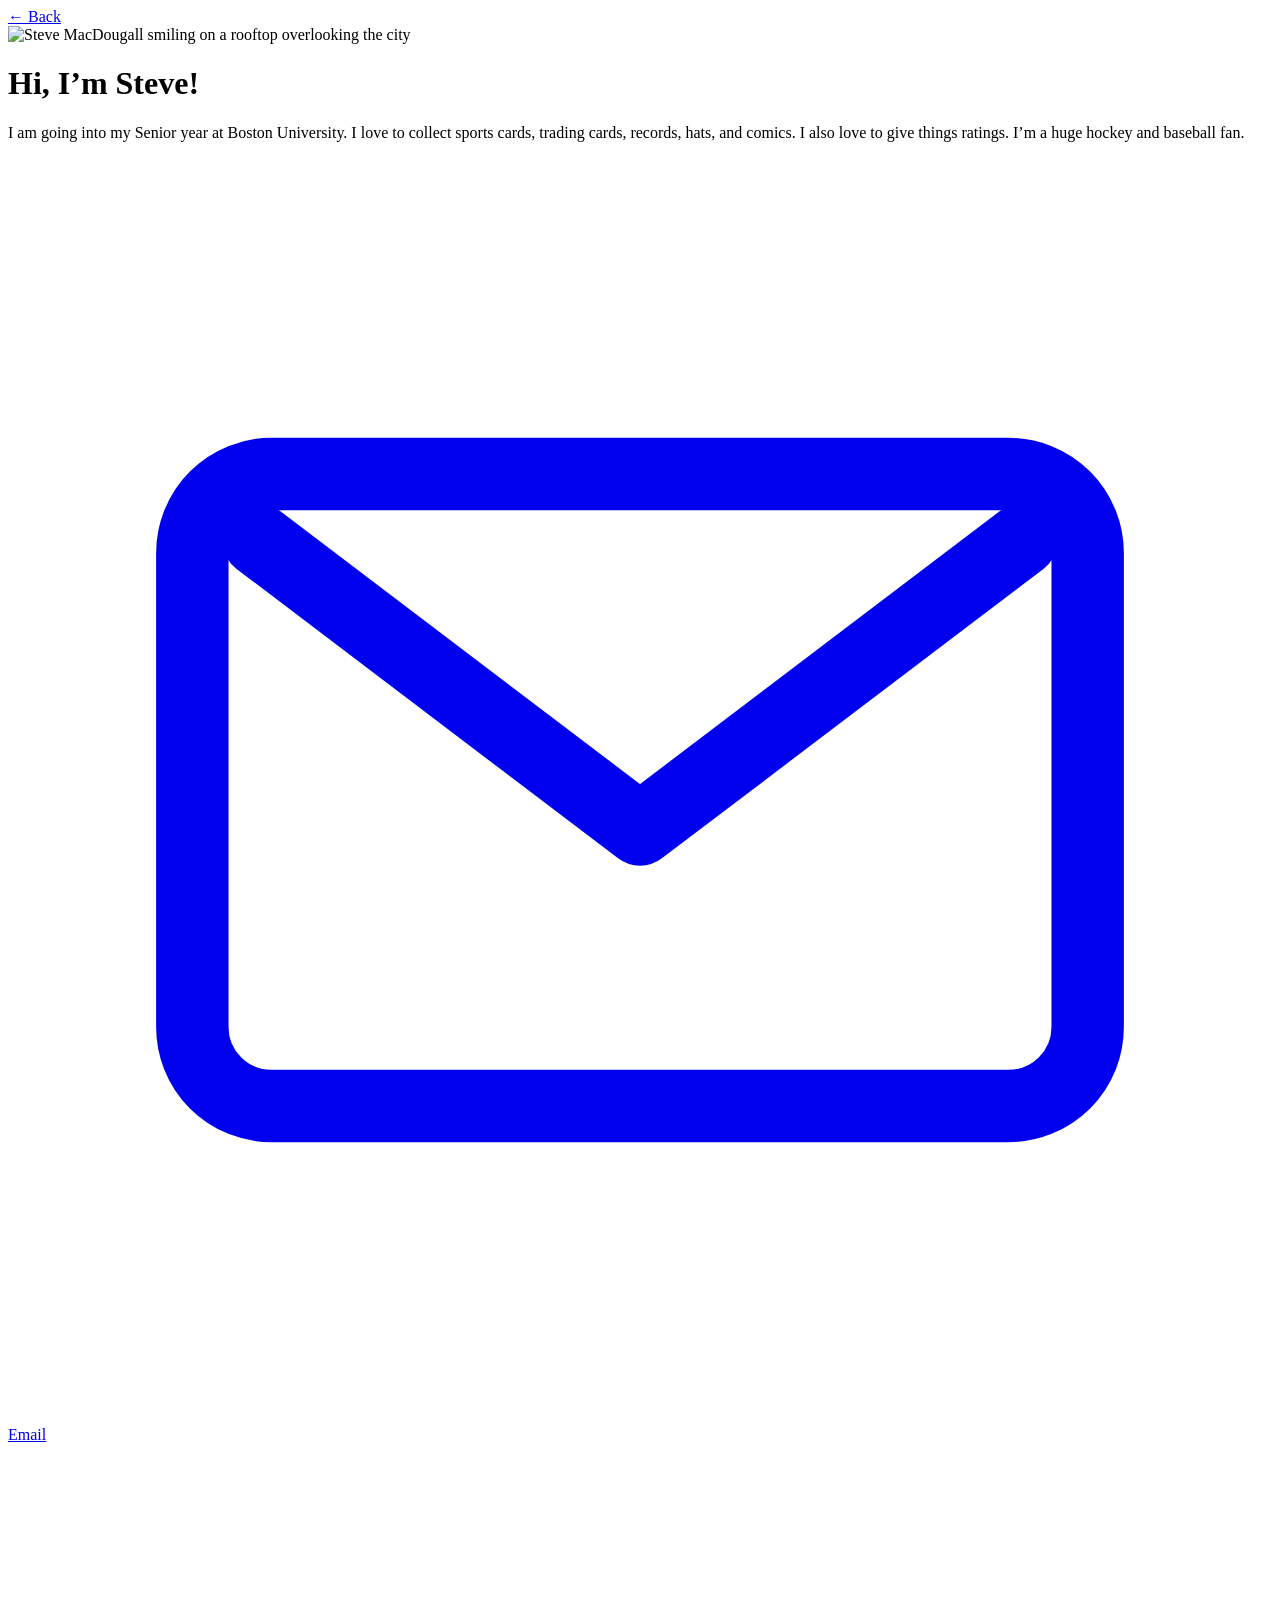
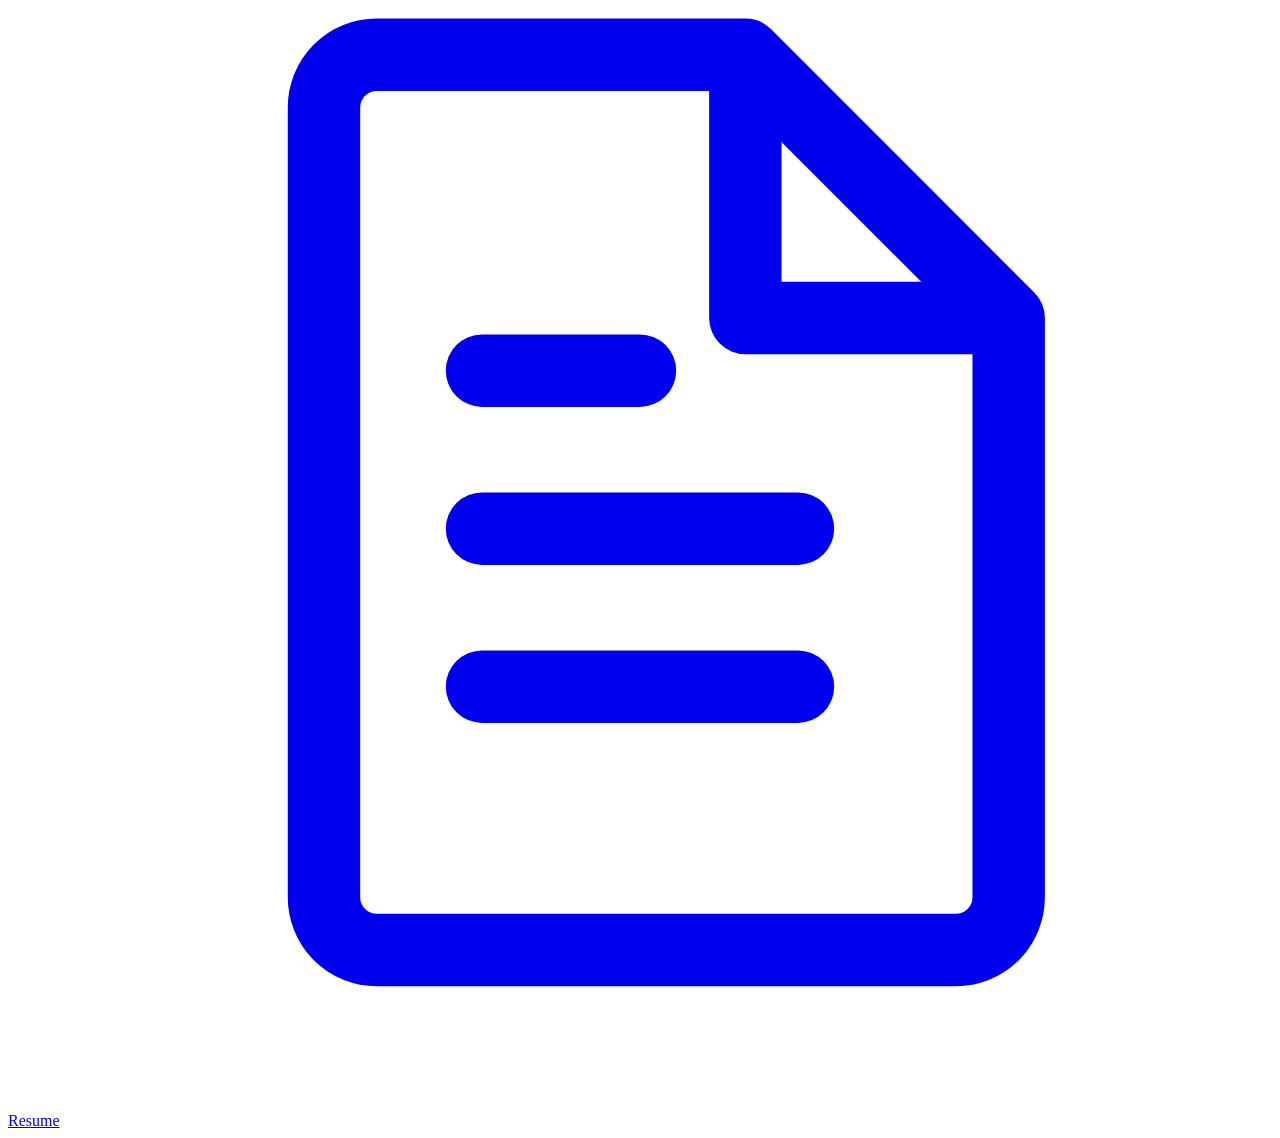
==== about.html @ d3e64111 "Website Design" ====
<!DOCTYPE html>
<html lang="en">
  <head>
    <meta charset="UTF-8" />
    <meta
      name="viewport"
      content="width=device-width, initial-scale=1, viewport-fit=cover"
    />
    <meta name="theme-color" content="#e8e6e7" />
    <meta name="apple-mobile-web-app-capable" content="yes" />
    <meta name="apple-mobile-web-app-status-bar-style" content="default" />
    <meta
      name="description"
      content="About Steve MacDougall — BU data science, sports, and how to reach me."
    />
    <title>About — Steve MacDougall</title>
    <link rel="preconnect" href="https://fonts.googleapis.com" />
    <link rel="preconnect" href="https://fonts.gstatic.com" crossorigin />
    <link
      href="https://fonts.googleapis.com/css2?family=Fraunces:opsz,wght@9..144,500;9..144,600&family=Outfit:wght@400;500;600&display=swap"
      rel="stylesheet"
    />
    <link rel="stylesheet" href="./newer_files/about.css" />
  </head>
  <body>
    <div class="atmosphere" aria-hidden="true"></div>

    <a class="back" href="newer.html">← Back</a>

    <main class="about">
      <img
        class="portrait"
        src="./images/about.jpg"
        alt="Steve MacDougall smiling on a rooftop overlooking the city"
        width="546"
        height="497"
      />

      <h1 class="greeting">Hi, I’m Steve!</h1>

      <div class="bio">
        <p>
          I am going into my Senior year at Boston University. I love to collect
          sports cards, trading cards, records, hats, and comics. I also love to
          give things ratings. I’m a huge hockey and baseball fan.
        </p>
      </div>

      <nav class="actions" aria-label="Contact and resume">
        <a class="link" href="mailto:stevemacdougall5@gmail.com">
          <span class="link-visual" aria-hidden="true">
            <svg viewBox="0 0 48 48" fill="none">
              <rect
                x="7"
                y="12"
                width="34"
                height="24"
                rx="3"
                stroke="currentColor"
                stroke-width="2.75"
                fill="none"
              />
              <path
                d="M9.5 14.5 24 25.5 38.5 14.5"
                stroke="currentColor"
                stroke-width="2.75"
                stroke-linecap="round"
                stroke-linejoin="round"
                fill="none"
              />
            </svg>
          </span>
          <span class="link-label">Email</span>
        </a>

        <a class="link" href="resume.html">
          <span class="link-visual" aria-hidden="true">
            <svg viewBox="0 0 48 48" fill="none">
              <path
                d="M14 8h14l10 10v22a2 2 0 0 1-2 2H14a2 2 0 0 1-2-2V10a2 2 0 0 1 2-2Z"
                stroke="currentColor"
                stroke-width="2.75"
                stroke-linejoin="round"
                fill="none"
              />
              <path
                d="M28 8v10h10"
                stroke="currentColor"
                stroke-width="2.75"
                stroke-linejoin="round"
                fill="none"
              />
              <path
                d="M18 26h12M18 32h12M18 20h6"
                stroke="currentColor"
                stroke-width="2.75"
                stroke-linecap="round"
                fill="none"
              />
            </svg>
          </span>
          <span class="link-label">Resume</span>
        </a>
      </nav>
    </main>
  </body>
</html>
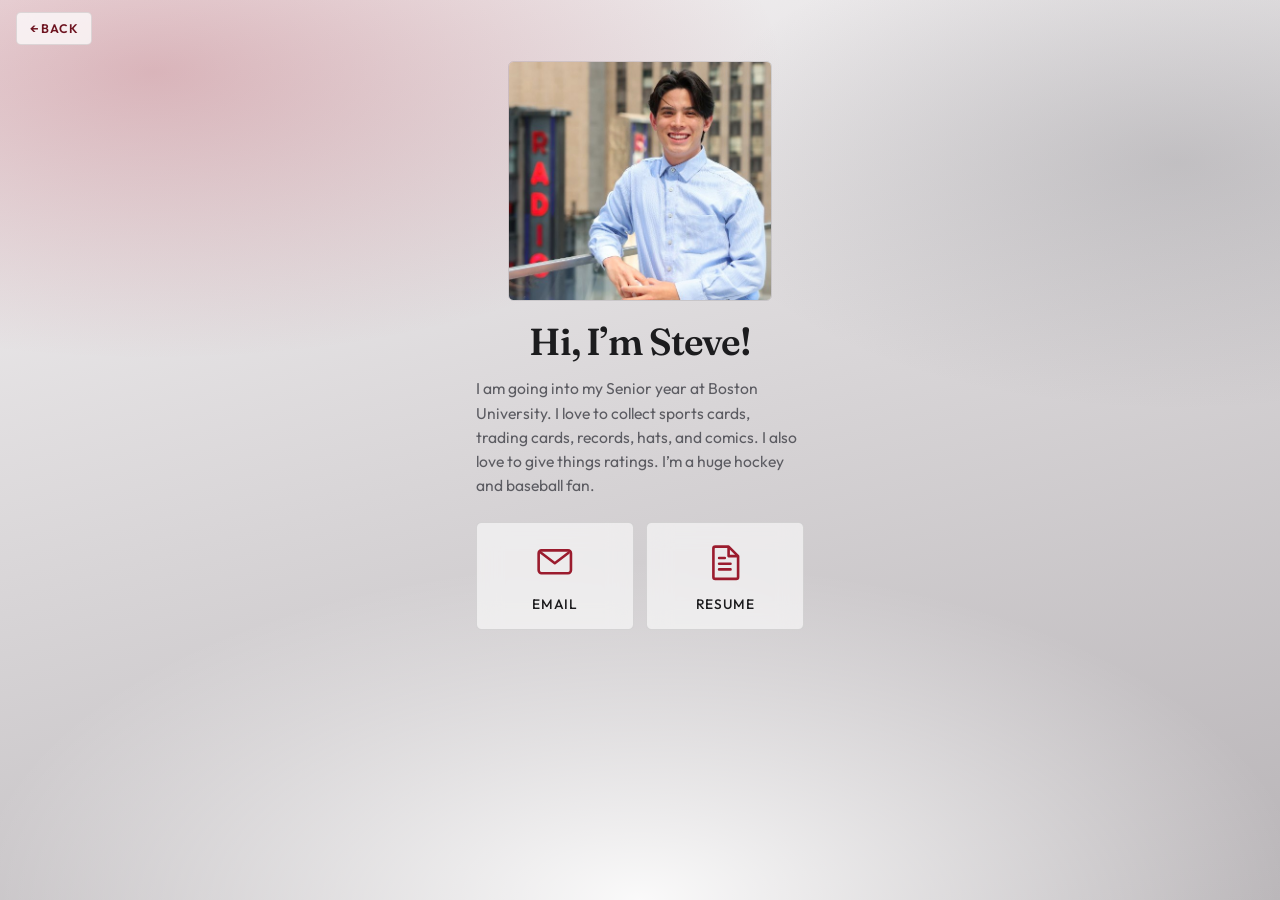
==== commit ffe606dd: "Launch personal site for GitHub Pages Co-authored-by: Cursor <cursoragent@cursor.com>" ====
--- a/about.html
+++ b/about.html
@@ -1,107 +1,107 @@
-<!DOCTYPE html>
-<html lang="en">
-  <head>
-    <meta charset="UTF-8" />
-    <meta
-      name="viewport"
-      content="width=device-width, initial-scale=1, viewport-fit=cover"
-    />
-    <meta name="theme-color" content="#e8e6e7" />
-    <meta name="apple-mobile-web-app-capable" content="yes" />
-    <meta name="apple-mobile-web-app-status-bar-style" content="default" />
-    <meta
-      name="description"
-      content="About Steve MacDougall — BU data science, sports, and how to reach me."
-    />
-    <title>About — Steve MacDougall</title>
-    <link rel="preconnect" href="https://fonts.googleapis.com" />
-    <link rel="preconnect" href="https://fonts.gstatic.com" crossorigin />
-    <link
-      href="https://fonts.googleapis.com/css2?family=Fraunces:opsz,wght@9..144,500;9..144,600&family=Outfit:wght@400;500;600&display=swap"
-      rel="stylesheet"
-    />
-    <link rel="stylesheet" href="./newer_files/about.css" />
-  </head>
-  <body>
-    <div class="atmosphere" aria-hidden="true"></div>
-
-    <a class="back" href="newer.html">← Back</a>
-
-    <main class="about">
-      <img
-        class="portrait"
-        src="./images/about.jpg"
-        alt="Steve MacDougall smiling on a rooftop overlooking the city"
-        width="546"
-        height="497"
-      />
-
-      <h1 class="greeting">Hi, I’m Steve!</h1>
-
-      <div class="bio">
-        <p>
-          I am going into my Senior year at Boston University. I love to collect
-          sports cards, trading cards, records, hats, and comics. I also love to
-          give things ratings. I’m a huge hockey and baseball fan.
-        </p>
-      </div>
-
-      <nav class="actions" aria-label="Contact and resume">
-        <a class="link" href="mailto:stevemacdougall5@gmail.com">
-          <span class="link-visual" aria-hidden="true">
-            <svg viewBox="0 0 48 48" fill="none">
-              <rect
-                x="7"
-                y="12"
-                width="34"
-                height="24"
-                rx="3"
-                stroke="currentColor"
-                stroke-width="2.75"
-                fill="none"
-              />
-              <path
-                d="M9.5 14.5 24 25.5 38.5 14.5"
-                stroke="currentColor"
-                stroke-width="2.75"
-                stroke-linecap="round"
-                stroke-linejoin="round"
-                fill="none"
-              />
-            </svg>
-          </span>
-          <span class="link-label">Email</span>
-        </a>
-
-        <a class="link" href="resume.html">
-          <span class="link-visual" aria-hidden="true">
-            <svg viewBox="0 0 48 48" fill="none">
-              <path
-                d="M14 8h14l10 10v22a2 2 0 0 1-2 2H14a2 2 0 0 1-2-2V10a2 2 0 0 1 2-2Z"
-                stroke="currentColor"
-                stroke-width="2.75"
-                stroke-linejoin="round"
-                fill="none"
-              />
-              <path
-                d="M28 8v10h10"
-                stroke="currentColor"
-                stroke-width="2.75"
-                stroke-linejoin="round"
-                fill="none"
-              />
-              <path
-                d="M18 26h12M18 32h12M18 20h6"
-                stroke="currentColor"
-                stroke-width="2.75"
-                stroke-linecap="round"
-                fill="none"
-              />
-            </svg>
-          </span>
-          <span class="link-label">Resume</span>
-        </a>
-      </nav>
-    </main>
-  </body>
-</html>
+<!DOCTYPE html>
+<html lang="en">
+  <head>
+    <meta charset="UTF-8" />
+    <meta
+      name="viewport"
+      content="width=device-width, initial-scale=1, viewport-fit=cover"
+    />
+    <meta name="theme-color" content="#e8e6e7" />
+    <meta name="apple-mobile-web-app-capable" content="yes" />
+    <meta name="apple-mobile-web-app-status-bar-style" content="default" />
+    <meta
+      name="description"
+      content="About Steve MacDougall — BU data science, sports, and how to reach me."
+    />
+    <title>About — Steve MacDougall</title>
+    <link rel="preconnect" href="https://fonts.googleapis.com" />
+    <link rel="preconnect" href="https://fonts.gstatic.com" crossorigin />
+    <link
+      href="https://fonts.googleapis.com/css2?family=Fraunces:opsz,wght@9..144,500;9..144,600&family=Outfit:wght@400;500;600&display=swap"
+      rel="stylesheet"
+    />
+    <link rel="stylesheet" href="./newer_files/about.css" />
+  </head>
+  <body>
+    <div class="atmosphere" aria-hidden="true"></div>
+
+    <a class="back" href="index.html">← Back</a>
+
+    <main class="about">
+      <img
+        class="portrait"
+        src="./images/about.jpg"
+        alt="Steve MacDougall smiling on a rooftop overlooking the city"
+        width="546"
+        height="497"
+      />
+
+      <h1 class="greeting">Hi, I’m Steve!</h1>
+
+      <div class="bio">
+        <p>
+          I am going into my Senior year at Boston University. I love to collect
+          sports cards, trading cards, records, hats, and comics. I also love to
+          give things ratings. I’m a huge hockey and baseball fan.
+        </p>
+      </div>
+
+      <nav class="actions" aria-label="Contact and resume">
+        <a class="link" href="mailto:stevemacdougall5@gmail.com">
+          <span class="link-visual" aria-hidden="true">
+            <svg viewBox="0 0 48 48" fill="none">
+              <rect
+                x="7"
+                y="12"
+                width="34"
+                height="24"
+                rx="3"
+                stroke="currentColor"
+                stroke-width="2.75"
+                fill="none"
+              />
+              <path
+                d="M9.5 14.5 24 25.5 38.5 14.5"
+                stroke="currentColor"
+                stroke-width="2.75"
+                stroke-linecap="round"
+                stroke-linejoin="round"
+                fill="none"
+              />
+            </svg>
+          </span>
+          <span class="link-label">Email</span>
+        </a>
+
+        <a class="link" href="resume.html">
+          <span class="link-visual" aria-hidden="true">
+            <svg viewBox="0 0 48 48" fill="none">
+              <path
+                d="M14 8h14l10 10v22a2 2 0 0 1-2 2H14a2 2 0 0 1-2-2V10a2 2 0 0 1 2-2Z"
+                stroke="currentColor"
+                stroke-width="2.75"
+                stroke-linejoin="round"
+                fill="none"
+              />
+              <path
+                d="M28 8v10h10"
+                stroke="currentColor"
+                stroke-width="2.75"
+                stroke-linejoin="round"
+                fill="none"
+              />
+              <path
+                d="M18 26h12M18 32h12M18 20h6"
+                stroke="currentColor"
+                stroke-width="2.75"
+                stroke-linecap="round"
+                fill="none"
+              />
+            </svg>
+          </span>
+          <span class="link-label">Resume</span>
+        </a>
+      </nav>
+    </main>
+  </body>
+</html>
--- a/newer_files/about.css
+++ b/newer_files/about.css
@@ -0,0 +1,213 @@
+:root {
+  --ink: #1c1c1e;
+  --ink-soft: #5c5c62;
+  --paper: #f4f2f3;
+  --crimson: #9b1c2e;
+  --crimson-deep: #6e1420;
+  --glow: rgba(155, 28, 46, 0.2);
+  --line: rgba(28, 28, 30, 0.12);
+  --ease: cubic-bezier(0.22, 1, 0.36, 1);
+  --safe-top: env(safe-area-inset-top, 0px);
+  --safe-right: env(safe-area-inset-right, 0px);
+  --safe-bottom: env(safe-area-inset-bottom, 0px);
+  --safe-left: env(safe-area-inset-left, 0px);
+}
+
+*,
+*::before,
+*::after {
+  box-sizing: border-box;
+}
+
+html,
+body {
+  margin: 0;
+  min-height: 100%;
+  -webkit-text-size-adjust: 100%;
+}
+
+body {
+  min-height: 100svh;
+  min-height: 100dvh;
+  color: var(--ink);
+  font-family: "Outfit", sans-serif;
+  background: var(--paper);
+  -webkit-tap-highlight-color: transparent;
+  touch-action: manipulation;
+  overflow-x: hidden;
+}
+
+.atmosphere {
+  position: fixed;
+  inset: 0;
+  z-index: -1;
+  background-color: #e6e4e5;
+  background-image:
+    radial-gradient(ellipse 85% 55% at 12% 8%, rgba(155, 28, 46, 0.28), transparent 58%),
+    radial-gradient(ellipse 70% 50% at 92% 18%, rgba(90, 90, 96, 0.22), transparent 55%),
+    radial-gradient(ellipse 90% 65% at 50% 100%, rgba(255, 255, 255, 0.92), transparent 58%),
+    linear-gradient(165deg, #f7f5f6 0%, #d8d5d7 48%, #b8b4b7 100%),
+    url("../images/background.jpg");
+  background-size: cover;
+  background-position: center;
+  background-repeat: no-repeat;
+}
+
+.back {
+  position: sticky;
+  top: 0;
+  z-index: 5;
+  display: inline-flex;
+  align-items: center;
+  margin:
+    max(0.75rem, var(--safe-top))
+    max(1rem, var(--safe-right))
+    0
+    max(1rem, var(--safe-left));
+  padding: 0.5rem 0.8rem;
+  text-decoration: none;
+  font-size: 0.78rem;
+  font-weight: 600;
+  letter-spacing: 0.06em;
+  text-transform: uppercase;
+  color: var(--crimson-deep);
+  background: rgba(255, 255, 255, 0.72);
+  border: 1px solid var(--line);
+  border-radius: 0.3rem;
+  backdrop-filter: blur(10px);
+  -webkit-backdrop-filter: blur(10px);
+}
+
+.back:active,
+.back:focus-visible {
+  background: rgba(155, 28, 46, 0.1);
+  outline: none;
+}
+
+.about {
+  width: min(100%, 22.5rem);
+  margin: 0 auto;
+  padding:
+    1rem
+    max(1rem, var(--safe-right))
+    max(2.25rem, var(--safe-bottom))
+    max(1rem, var(--safe-left));
+  text-align: center;
+  animation: rise 0.75s var(--ease) both;
+}
+
+.portrait {
+  display: block;
+  width: 100%;
+  max-width: 16.5rem;
+  height: auto;
+  margin: 0 auto 1.25rem;
+  aspect-ratio: 546 / 497;
+  object-fit: cover;
+  object-position: center top;
+  border-radius: 0.35rem;
+  border: 1px solid rgba(28, 28, 30, 0.1);
+}
+
+.greeting {
+  margin: 0 0 0.85rem;
+  font-family: "Fraunces", serif;
+  font-optical-sizing: auto;
+  font-weight: 600;
+  font-size: clamp(1.85rem, 8vw, 2.35rem);
+  line-height: 1.1;
+  letter-spacing: -0.03em;
+}
+
+.bio {
+  margin: 0 0 1.5rem;
+  text-align: left;
+}
+
+.bio p {
+  margin: 0;
+  font-size: 0.98rem;
+  line-height: 1.55;
+  color: var(--ink-soft);
+}
+
+.actions {
+  display: grid;
+  grid-template-columns: repeat(2, minmax(0, 1fr));
+  gap: 0.75rem;
+}
+
+.link {
+  display: flex;
+  flex-direction: column;
+  align-items: center;
+  justify-content: center;
+  gap: 0.65rem;
+  min-height: 6.75rem;
+  padding: 1rem 0.65rem;
+  text-decoration: none;
+  color: var(--ink);
+  border: 1px solid var(--line);
+  border-radius: 0.35rem;
+  background: rgba(255, 255, 255, 0.58);
+  backdrop-filter: blur(12px);
+  -webkit-backdrop-filter: blur(12px);
+  transition:
+    transform 0.28s var(--ease),
+    background 0.28s var(--ease),
+    border-color 0.28s var(--ease),
+    color 0.28s var(--ease);
+}
+
+.link:active,
+.link:focus-visible {
+  transform: scale(0.97);
+  background: rgba(155, 28, 46, 0.1);
+  border-color: rgba(155, 28, 46, 0.35);
+  color: var(--crimson-deep);
+  outline: none;
+}
+
+.link:focus-visible {
+  box-shadow: 0 0 0 3px var(--glow);
+}
+
+.link-visual {
+  display: grid;
+  place-items: center;
+  width: 2.85rem;
+  height: 2.85rem;
+  color: var(--crimson);
+}
+
+.link-visual svg {
+  width: 100%;
+  height: 100%;
+}
+
+.link-label {
+  font-size: 0.86rem;
+  font-weight: 500;
+  letter-spacing: 0.06em;
+  text-transform: uppercase;
+}
+
+@keyframes rise {
+  from {
+    opacity: 0;
+    transform: translateY(14px);
+  }
+  to {
+    opacity: 1;
+    transform: translateY(0);
+  }
+}
+
+@media (prefers-reduced-motion: reduce) {
+  *,
+  *::before,
+  *::after {
+    animation: none !important;
+    transition: none !important;
+  }
+}
